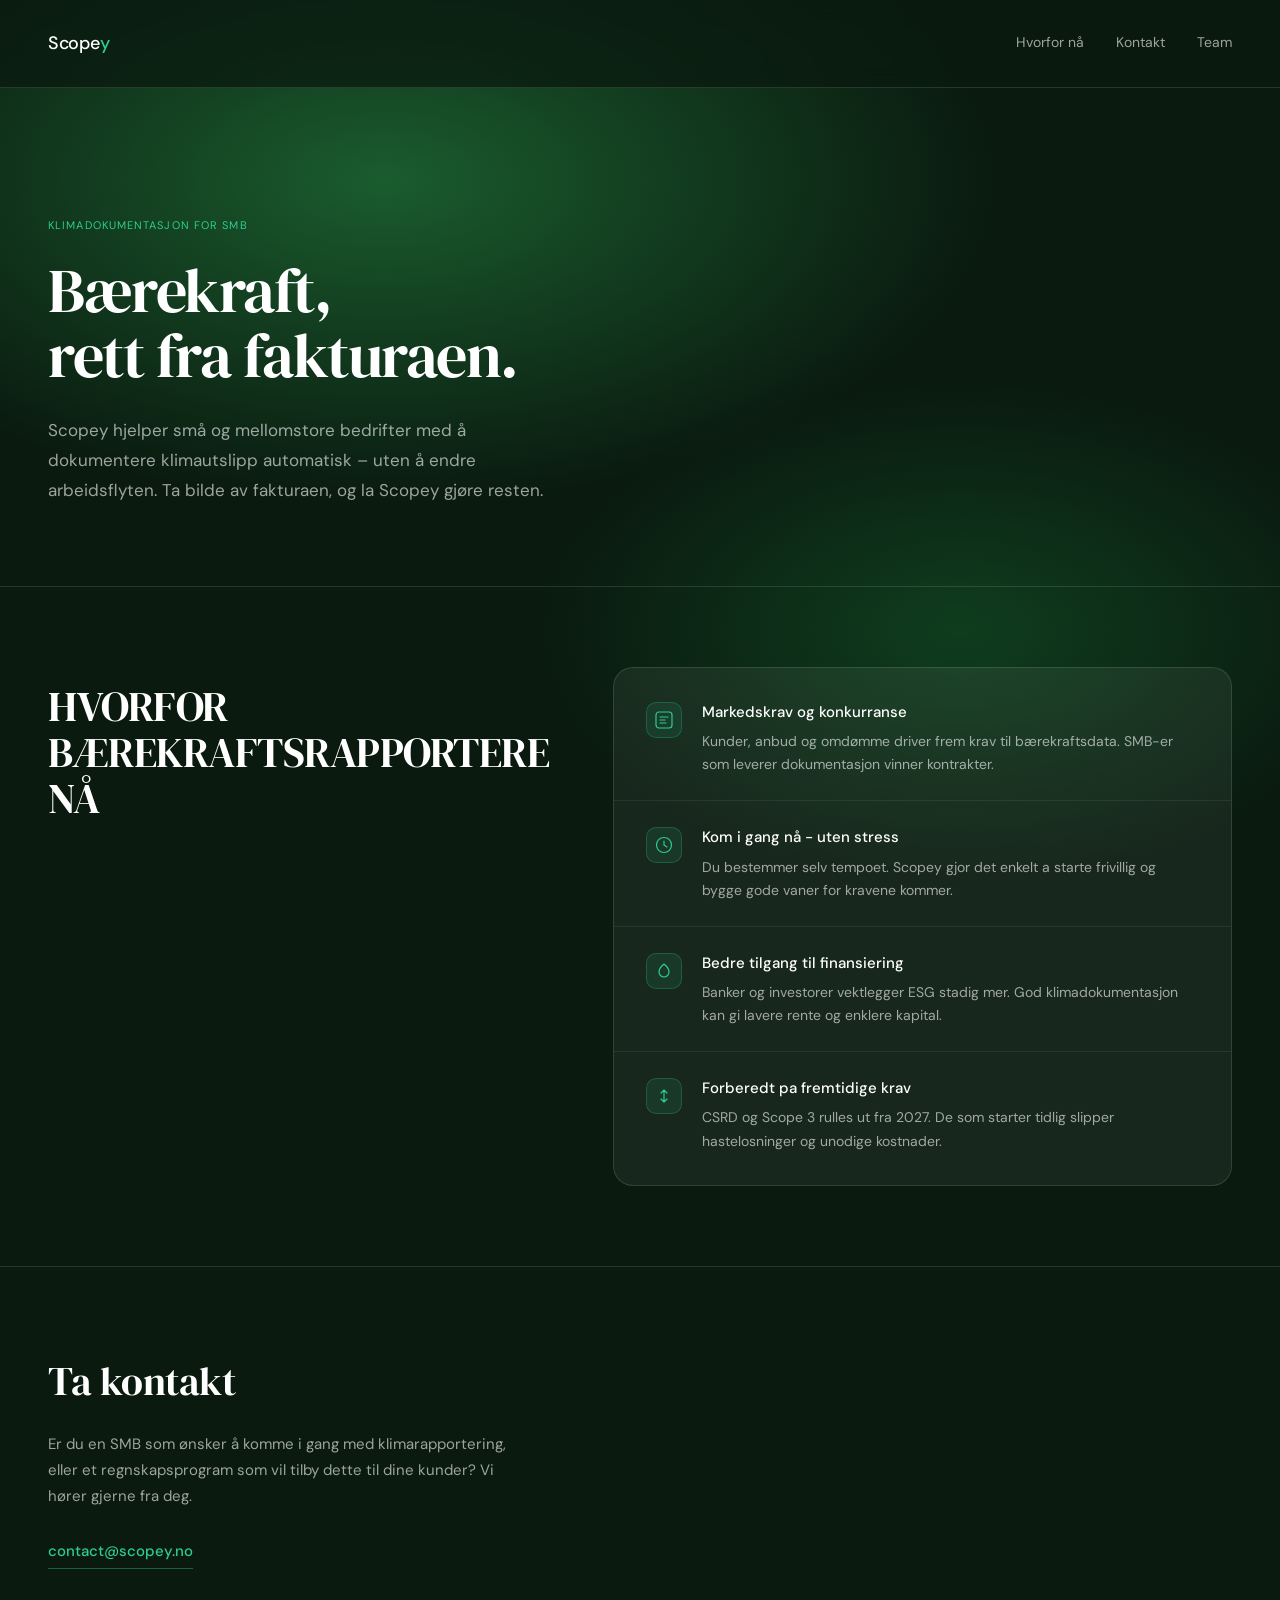
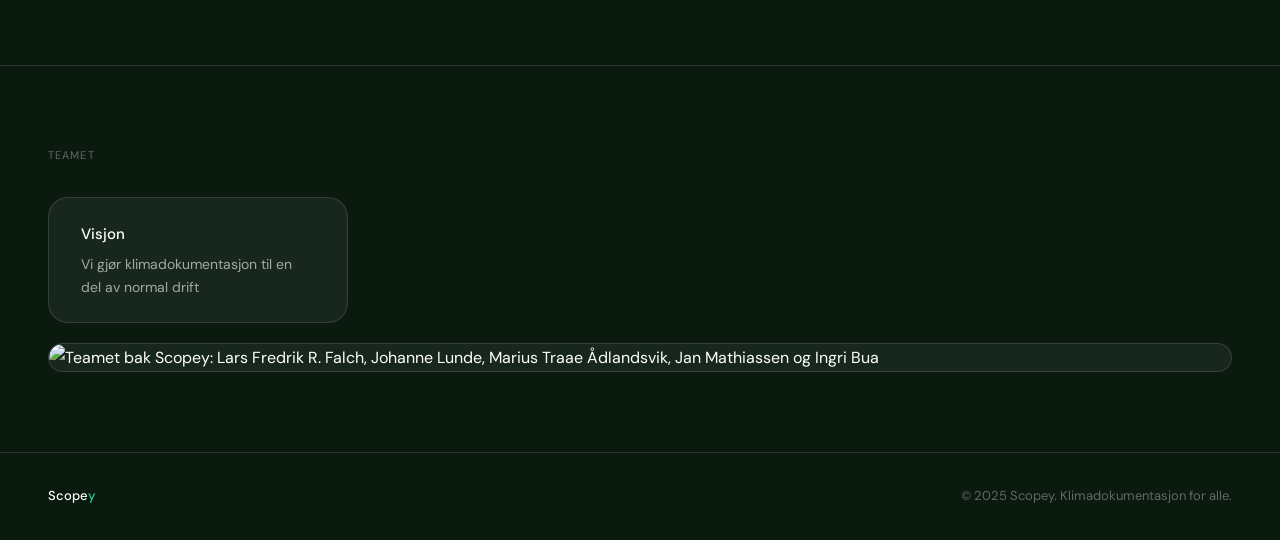
==== index.html @ ff8f8c8d "Add files via upload" ====
<!DOCTYPE html>
<html lang="no">
<head>
  <meta charset="UTF-8" />
  <meta name="viewport" content="width=device-width, initial-scale=1.0" />
  <title>Scopey – Klimadokumentasjon for SMB</title>
  <link rel="stylesheet" href="style.css" />
  <link href="https://fonts.googleapis.com/css2?family=DM+Sans:wght@400;500&family=DM+Serif+Display&display=swap" rel="stylesheet" />
</head>
<body>

  <div class="bg-radial"></div>

  <nav class="nav">
    <div class="logo">Scope<span>y</span></div>
    <div class="nav-links">
      <a href="#hvorfor">Hvorfor nå</a>
      <a href="#kontakt">Kontakt</a>
      <a href="#team">Team</a>

    </div>
  </nav>

  <main>

    <section class="hero">
      <div class="hero-label">Klimadokumentasjon for SMB</div>
      <h1>Bærekraft,<br>rett fra fakturaen.</h1>
      <p>Scopey hjelper små og mellomstore bedrifter med å dokumentere klimautslipp automatisk – uten å endre arbeidsflyten. Ta bilde av fakturaen, og la Scopey gjøre resten.</p>
    </section>

<section id="hvorfor" class="section why-section">
      <div class="why-left">
        <div class="section-label">
          <h2 class="why-heading"> Hvorfor <br>bærekraftsrapportere <br>nå</h2>
        </div>
      </div>
      <div class="why-right card">
        <div class="why-row">
          <span class="why-icon">
            <svg width="20" height="20" viewBox="0 0 20 20" fill="none" xmlns="http://www.w3.org/2000/svg"><rect x="2" y="2" width="16" height="16" rx="3" stroke="#2ecc8f" stroke-width="1.2"/><path d="M6 7h8M6 10h5M6 13h6" stroke="#2ecc8f" stroke-width="1.2" stroke-linecap="round"/></svg>
          </span>
          <div>
            <h3>Markedskrav og konkurranse</h3>
            <p>Kunder, anbud og omdømme driver frem krav til bærekraftsdata. SMB-er som leverer dokumentasjon vinner kontrakter.</p>
          </div>
        </div>
        <div class="why-row">
          <span class="why-icon">
            <svg width="20" height="20" viewBox="0 0 20 20" fill="none" xmlns="http://www.w3.org/2000/svg"><circle cx="10" cy="10" r="7.5" stroke="#2ecc8f" stroke-width="1.2"/><path d="M10 6v4l3 2" stroke="#2ecc8f" stroke-width="1.2" stroke-linecap="round"/></svg>
          </span>
          <div>
            <h3>Kom i gang nå - uten stress</h3>
            <p>Du bestemmer selv tempoet. Scopey gjor det enkelt a starte frivillig og bygge gode vaner for kravene kommer.</p>
          </div>
        </div>
        <div class="why-row">
          <span class="why-icon">
            <svg width="20" height="20" viewBox="0 0 20 20" fill="none" xmlns="http://www.w3.org/2000/svg"><path d="M10 3C10 3 5 7 5 11a5 5 0 0010 0c0-4-5-8-5-8z" stroke="#2ecc8f" stroke-width="1.2" stroke-linejoin="round"/></svg>
          </span>
          <div>
            <h3>Bedre tilgang til finansiering</h3>
            <p>Banker og investorer vektlegger ESG stadig mer. God klimadokumentasjon kan gi lavere rente og enklere kapital.</p>
          </div>
        </div>
        <div class="why-row">
          <span class="why-icon">
            <svg width="20" height="20" viewBox="0 0 20 20" fill="none" xmlns="http://www.w3.org/2000/svg"><path d="M10 4v12M7 7l3-3 3 3M7 13l3 3 3-3" stroke="#2ecc8f" stroke-width="1.2" stroke-linecap="round" stroke-linejoin="round"/></svg>
          </span>
          <div>
            <h3>Forberedt pa fremtidige krav</h3>
            <p>CSRD og Scope 3 rulles ut fra 2027. De som starter tidlig slipper hastelosninger og unodige kostnader.</p>
          </div>
        </div>
      </div>
    </section>

    <section id="kontakt" class="section contact-section">
      <div class="contact-inner">
        <h2>Ta kontakt</h2>
        <p>Er du en SMB som ønsker å komme i gang med klimarapportering, eller et regnskapsprogram som vil tilby dette til dine kunder? Vi hører gjerne fra deg.</p>
        <a class="email-link" href="mailto:contact@scopey.no">contact@scopey.no</a>
      </div>
    </section>


    <section id="team" class="section">
      <div class="section-label">Teamet</div>
      <div class="card vision-card">
        <h3>Visjon</h3>
        <p>Vi gjør klimadokumentasjon til en del av normal drift</p>
      </div>
      <div class="team-photo-wrap card">
        <img src="team.png" alt="Teamet bak Scopey: Lars Fredrik R. Falch, Johanne Lunde, Marius Traae Ådlandsvik, Jan Mathiassen og Ingri Bua" />
      </div>
    </section>



  </main>

  <footer>
    <div class="footer-logo">Scope<span>y</span></div>
    <div>© 2025 Scopey. Klimadokumentasjon for alle.</div>
  </footer>

</body>
</html>
---- style.css ----
*, *::before, *::after {
  box-sizing: border-box;
  margin: 0;
  padding: 0;
}

:root {
  --bg-dark: #0a1a0f;
  --bg-card: rgba(255, 255, 255, 0.06);
  --bg-card-hover: rgba(255, 255, 255, 0.10);
  --border-card: rgba(255, 255, 255, 0.12);
  --green-bright: #2ecc8f;
  --green-mid: #1D9E75;
  --green-radial: #1a5c35;
  --text-primary: #ffffff;
  --text-secondary: rgba(255, 255, 255, 0.60);
  --text-muted: rgba(255, 255, 255, 0.35);
}

html {
  scroll-behavior: smooth;
}

body {
  font-family: 'DM Sans', sans-serif;
  font-size: 16px;
  line-height: 1.7;
  color: var(--text-primary);
  background: var(--bg-dark);
  min-height: 100vh;
  position: relative;
  overflow-x: hidden;
}

a { color: inherit; text-decoration: none; }

.bg-radial {
  position: fixed;
  inset: 0;
  z-index: 0;
  background:
    radial-gradient(ellipse 80% 60% at 30% 20%, #1a5c2e 0%, transparent 60%),
    radial-gradient(ellipse 60% 50% at 75% 70%, #0f3d1e 0%, transparent 55%),
    #0a1a0f;
  pointer-events: none;
}

nav, main, footer { position: relative; z-index: 1; }

.nav {
  display: flex;
  justify-content: space-between;
  align-items: center;
  padding: 1.75rem 3rem;
  border-bottom: 0.5px solid var(--border-card);
  position: sticky;
  top: 0;
  background: rgba(10, 26, 15, 0.75);
  backdrop-filter: blur(12px);
  -webkit-backdrop-filter: blur(12px);
  z-index: 100;
}

.logo {
  font-size: 18px;
  font-weight: 500;
  letter-spacing: -0.3px;
  color: var(--text-primary);
}
.logo span { color: var(--green-bright); }

.nav-links {
  display: flex;
  gap: 2rem;
  font-size: 14px;
  color: var(--text-secondary);
}
.nav-links a { transition: color 0.2s; }
.nav-links a:hover { color: var(--text-primary); }

.hero {
  padding: 8rem 3rem 5rem;
  max-width: 820px;
}

.hero-label {
  font-size: 11px;
  letter-spacing: 0.1em;
  text-transform: uppercase;
  color: var(--green-bright);
  margin-bottom: 1.5rem;
}

.hero h1 {
  font-family: 'DM Serif Display', serif;
  font-size: 62px;
  font-weight: 400;
  line-height: 1.05;
  letter-spacing: -1.5px;
  margin-bottom: 1.75rem;
  color: var(--text-primary);
}

.hero p {
  font-size: 17px;
  line-height: 1.75;
  color: var(--text-secondary);
  max-width: 520px;
}

.section {
  padding: 5rem 3rem;
  border-top: 0.5px solid var(--border-card);
}

.section-label {
  font-size: 11px;
  letter-spacing: 0.1em;
  text-transform: uppercase;
  color: var(--text-muted);
  margin-bottom: 2rem;
}

.card {
  background: var(--bg-card);
  border: 0.5px solid var(--border-card);
  border-radius: 20px;
  transition: background 0.2s, border-color 0.2s;
}
.card:hover {
  background: var(--bg-card-hover);
  border-color: rgba(255, 255, 255, 0.2);
}

.why-section {
  display: grid;
  grid-template-columns: 1fr 1.4fr;
  gap: 4rem;
  align-items: start;
}

.why-left {
  position: sticky;
  top: 6rem;
}

.why-heading {
  font-family: "DM Serif Display", serif;
  font-size: 42px;
  font-weight: 400;
  line-height: 1.1;
  letter-spacing: -0.5px;
  color: var(--text-primary);
  margin-top: 1rem;
}

.why-right {
  padding: 0.5rem 0;
}

.why-row {
  display: flex;
  gap: 1.25rem;
  align-items: flex-start;
  padding: 1.5rem 2rem;
  border-bottom: 0.5px solid rgba(255,255,255,0.07);
  transition: background 0.2s;
}

.why-row:last-child {
  border-bottom: none;
}

.why-row:hover {
  background: rgba(255,255,255,0.04);
  border-radius: 16px;
}

.why-icon {
  display: flex;
  align-items: center;
  justify-content: center;
  flex-shrink: 0;
  width: 36px;
  height: 36px;
  border-radius: 10px;
  background: rgba(46, 204, 143, 0.1);
  border: 0.5px solid rgba(46, 204, 143, 0.25);
  margin-top: 2px;
}

.why-row h3 {
  font-size: 15px;
  font-weight: 500;
  margin-bottom: 0.3rem;
  color: var(--text-primary);
}

.why-row p {
  font-size: 14px;
  color: var(--text-secondary);
  line-height: 1.65;
}

.vision-card {
  display: inline-flex;
  flex-direction: column;
  padding: 1.5rem 2rem;
  max-width: 300px;
  margin-bottom: 1.25rem;
}

.team-avatar {
  width: 40px;
  height: 40px;
  border-radius: 50%;
  background: rgba(46, 204, 143, 0.15);
  color: var(--green-bright);
  border: 0.5px solid rgba(46, 204, 143, 0.3);
  display: flex;
  align-items: center;
  justify-content: center;
  font-size: 12px;
  font-weight: 500;
  margin-bottom: 1rem;
}

.vision-card h3 {
  font-size: 15px;
  font-weight: 500;
  margin-bottom: 0.4rem;
  color: var(--text-primary);
}

.vision-card p {
  font-size: 14px;
  color: var(--text-secondary);
  line-height: 1.6;
}

.team-photo-wrap {
  overflow: hidden;
  padding: 0;
}
.team-photo-wrap img {
  display: block;
  width: 100%;
  height: auto;
  border-radius: 20px;
}

.contact-section { padding-bottom: 6rem; }

.contact-inner { max-width: 480px; }

.contact-inner h2 {
  font-family: 'DM Serif Display', serif;
  font-size: 40px;
  font-weight: 400;
  margin-bottom: 1rem;
  letter-spacing: -0.5px;
  color: var(--text-primary);
}

.contact-inner p {
  font-size: 15px;
  color: var(--text-secondary);
  line-height: 1.75;
  margin-bottom: 1.75rem;
}

.email-link {
  display: inline-block;
  font-size: 15px;
  font-weight: 500;
  color: var(--green-bright);
  border-bottom: 1px solid rgba(46, 204, 143, 0.4);
  padding-bottom: 3px;
  transition: border-color 0.2s, opacity 0.2s;
}
.email-link:hover {
  opacity: 0.8;
  border-color: var(--green-bright);
}

footer {
  border-top: 0.5px solid var(--border-card);
  padding: 2rem 3rem;
  display: flex;
  justify-content: space-between;
  align-items: center;
  font-size: 13px;
  color: var(--text-muted);
}

.footer-logo {
  font-weight: 500;
  color: var(--text-primary);
}
.footer-logo span { color: var(--green-bright); }

@media (max-width: 900px) {
  .why-section {
    grid-template-columns: 1fr;
    gap: 2rem;
  }
  .why-left { position: static; }
  .why-heading { font-size: 32px; }
}

@media (max-width: 640px) {
  .nav { padding: 1.25rem 1.5rem; }
  .nav-links { gap: 1.25rem; font-size: 13px; }
  .hero { padding: 4rem 1.5rem 3rem; }
  .hero h1 { font-size: 40px; }
  .section { padding: 3.5rem 1.5rem; }
  footer { padding: 1.5rem; flex-direction: column; gap: 0.5rem; text-align: center; }
  .vision-card { max-width: 100%; }
  .why-row { padding: 1.25rem 1.25rem; }
}
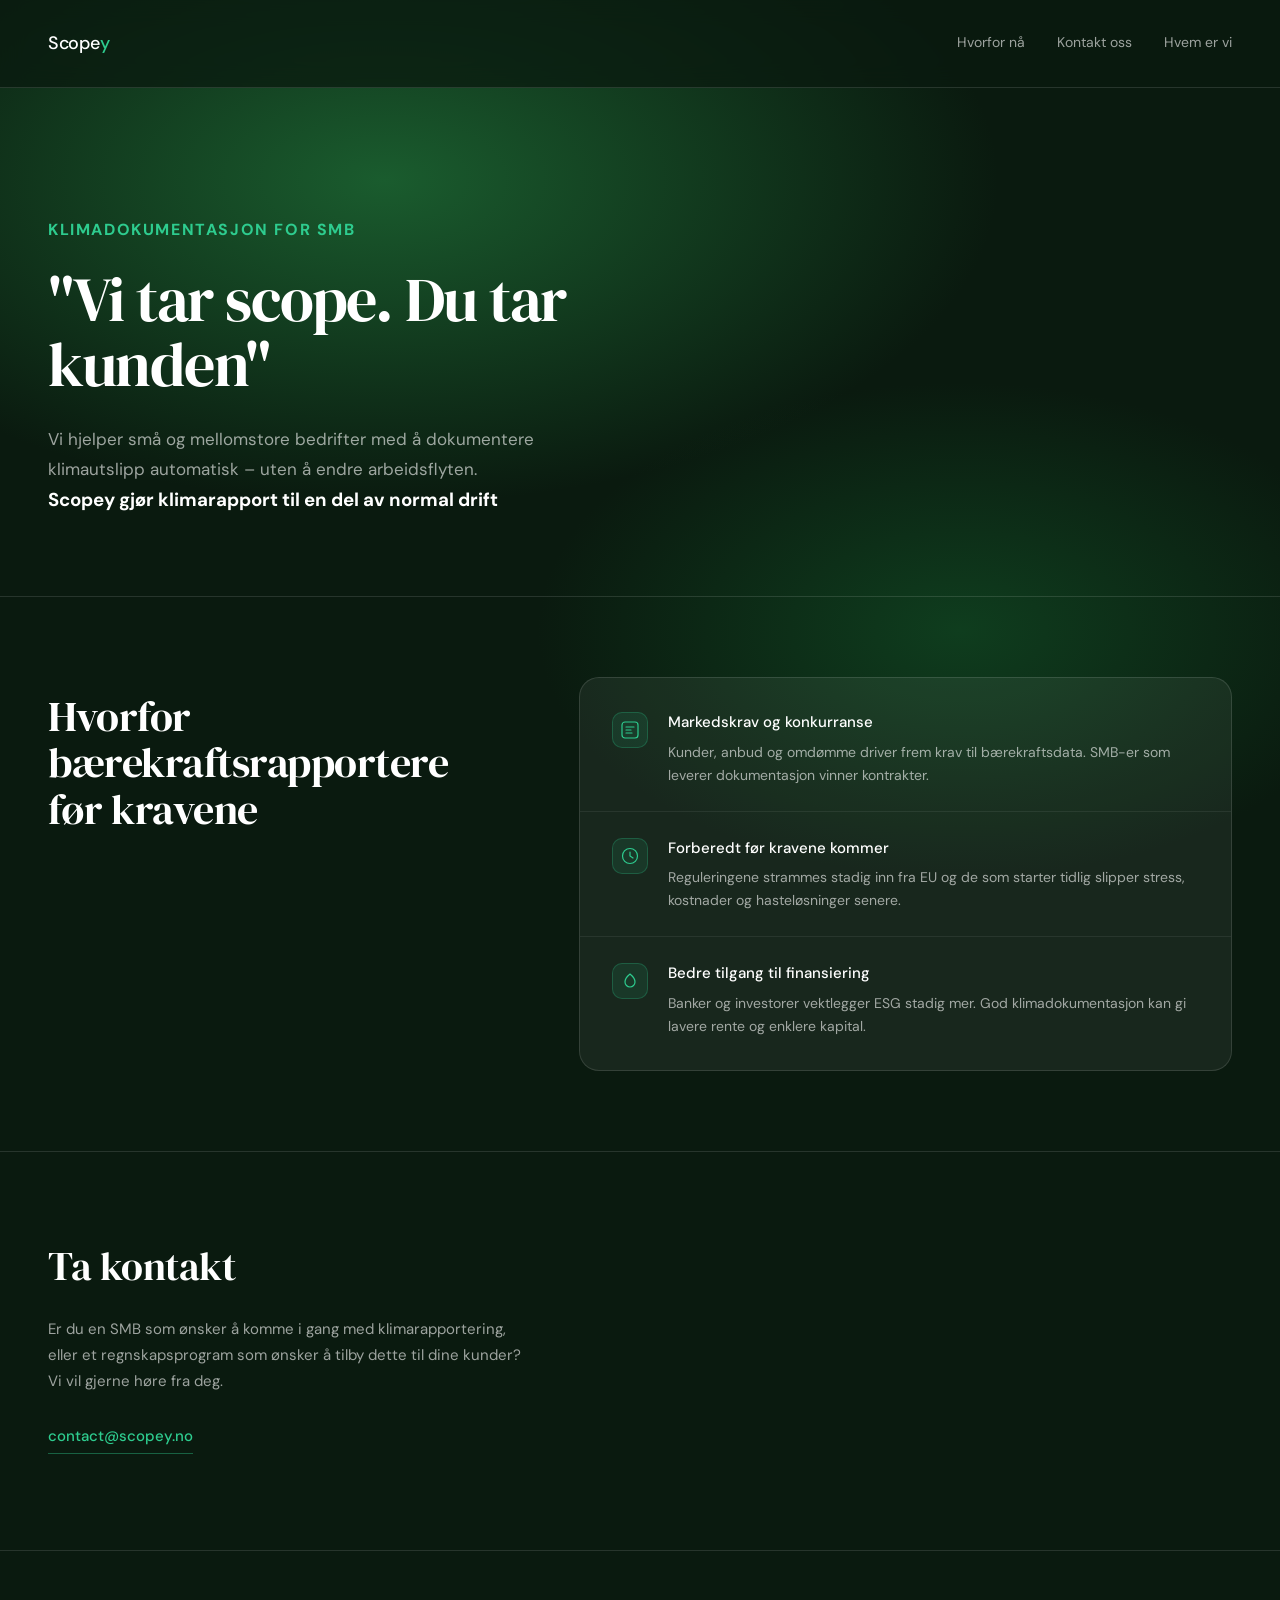
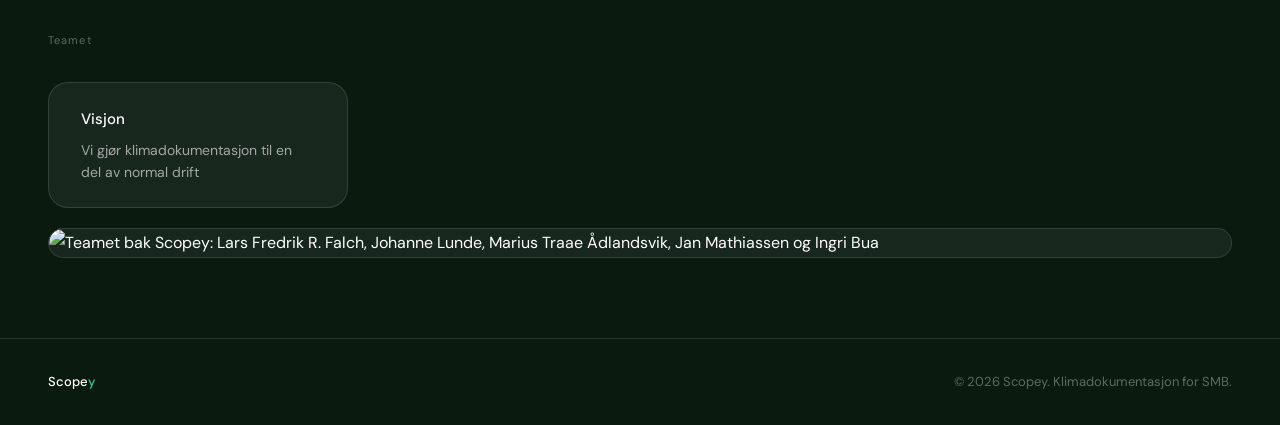
==== commit 29aa7759: "small changes tekst innhold" ====
--- a/index.html
+++ b/index.html
@@ -15,8 +15,8 @@
     <div class="logo">Scope<span>y</span></div>
     <div class="nav-links">
       <a href="#hvorfor">Hvorfor nå</a>
-      <a href="#kontakt">Kontakt</a>
-      <a href="#team">Team</a>
+      <a href="#kontakt">Kontakt oss</a>
+      <a href="#team">Hvem er vi</a>
 
     </div>
   </nav>
@@ -24,15 +24,16 @@
   <main>
 
     <section class="hero">
-      <div class="hero-label">Klimadokumentasjon for SMB</div>
-      <h1>Bærekraft,<br>rett fra fakturaen.</h1>
-      <p>Scopey hjelper små og mellomstore bedrifter med å dokumentere klimautslipp automatisk – uten å endre arbeidsflyten. Ta bilde av fakturaen, og la Scopey gjøre resten.</p>
+      <h4 class="hero-label">Klimadokumentasjon for SMB</h4>
+      <h1>"Vi tar scope. Du tar kunden"</h1>
+      <p>Vi hjelper små og mellomstore bedrifter med å dokumentere klimautslipp automatisk – uten å endre arbeidsflyten.</p>
+      <h3>Scopey gjør klimarapport til en del av normal drift</h3>
     </section>
 
 <section id="hvorfor" class="section why-section">
       <div class="why-left">
         <div class="section-label">
-          <h2 class="why-heading"> Hvorfor <br>bærekraftsrapportere <br>nå</h2>
+          <h2 class="why-heading">Hvorfor <br>bærekraftsrapportere <br> før kravene</h2>
         </div>
       </div>
       <div class="why-right card">
@@ -50,8 +51,8 @@
             <svg width="20" height="20" viewBox="0 0 20 20" fill="none" xmlns="http://www.w3.org/2000/svg"><circle cx="10" cy="10" r="7.5" stroke="#2ecc8f" stroke-width="1.2"/><path d="M10 6v4l3 2" stroke="#2ecc8f" stroke-width="1.2" stroke-linecap="round"/></svg>
           </span>
           <div>
-            <h3>Kom i gang nå - uten stress</h3>
-            <p>Du bestemmer selv tempoet. Scopey gjor det enkelt a starte frivillig og bygge gode vaner for kravene kommer.</p>
+            <h3>Forberedt før kravene kommer</h3>
+            <p> Reguleringene strammes stadig inn fra EU og de som starter tidlig slipper stress, kostnader og hasteløsninger senere.</p>
           </div>
         </div>
         <div class="why-row">
@@ -63,23 +64,14 @@
             <p>Banker og investorer vektlegger ESG stadig mer. God klimadokumentasjon kan gi lavere rente og enklere kapital.</p>
           </div>
         </div>
-        <div class="why-row">
-          <span class="why-icon">
-            <svg width="20" height="20" viewBox="0 0 20 20" fill="none" xmlns="http://www.w3.org/2000/svg"><path d="M10 4v12M7 7l3-3 3 3M7 13l3 3 3-3" stroke="#2ecc8f" stroke-width="1.2" stroke-linecap="round" stroke-linejoin="round"/></svg>
-          </span>
-          <div>
-            <h3>Forberedt pa fremtidige krav</h3>
-            <p>CSRD og Scope 3 rulles ut fra 2027. De som starter tidlig slipper hastelosninger og unodige kostnader.</p>
-          </div>
-        </div>
       </div>
     </section>
 
     <section id="kontakt" class="section contact-section">
       <div class="contact-inner">
         <h2>Ta kontakt</h2>
-        <p>Er du en SMB som ønsker å komme i gang med klimarapportering, eller et regnskapsprogram som vil tilby dette til dine kunder? Vi hører gjerne fra deg.</p>
-        <a class="email-link" href="mailto:contact@scopey.no">contact@scopey.no</a>
+        <p>Er du en SMB som ønsker å komme i gang med klimarapportering, eller et regnskapsprogram som ønsker å tilby dette til dine kunder? Vi vil gjerne høre fra deg.</p>
+        <a id=emailBTn class="email-link" href="mailto:contact@scopey.no">contact@scopey.no</a>
       </div>
     </section>
 
@@ -101,7 +93,7 @@
 
   <footer>
     <div class="footer-logo">Scope<span>y</span></div>
-    <div>© 2025 Scopey. Klimadokumentasjon for alle.</div>
+    <div>© 2026 Scopey. Klimadokumentasjon for SMB.</div>
   </footer>
 
 </body>
--- a/style.css
+++ b/style.css
@@ -84,7 +84,7 @@
 }
 
 .hero-label {
-  font-size: 11px;
+  font-size: 16px;
   letter-spacing: 0.1em;
   text-transform: uppercase;
   color: var(--green-bright);
@@ -116,7 +116,6 @@
 .section-label {
   font-size: 11px;
   letter-spacing: 0.1em;
-  text-transform: uppercase;
   color: var(--text-muted);
   margin-bottom: 2rem;
 }
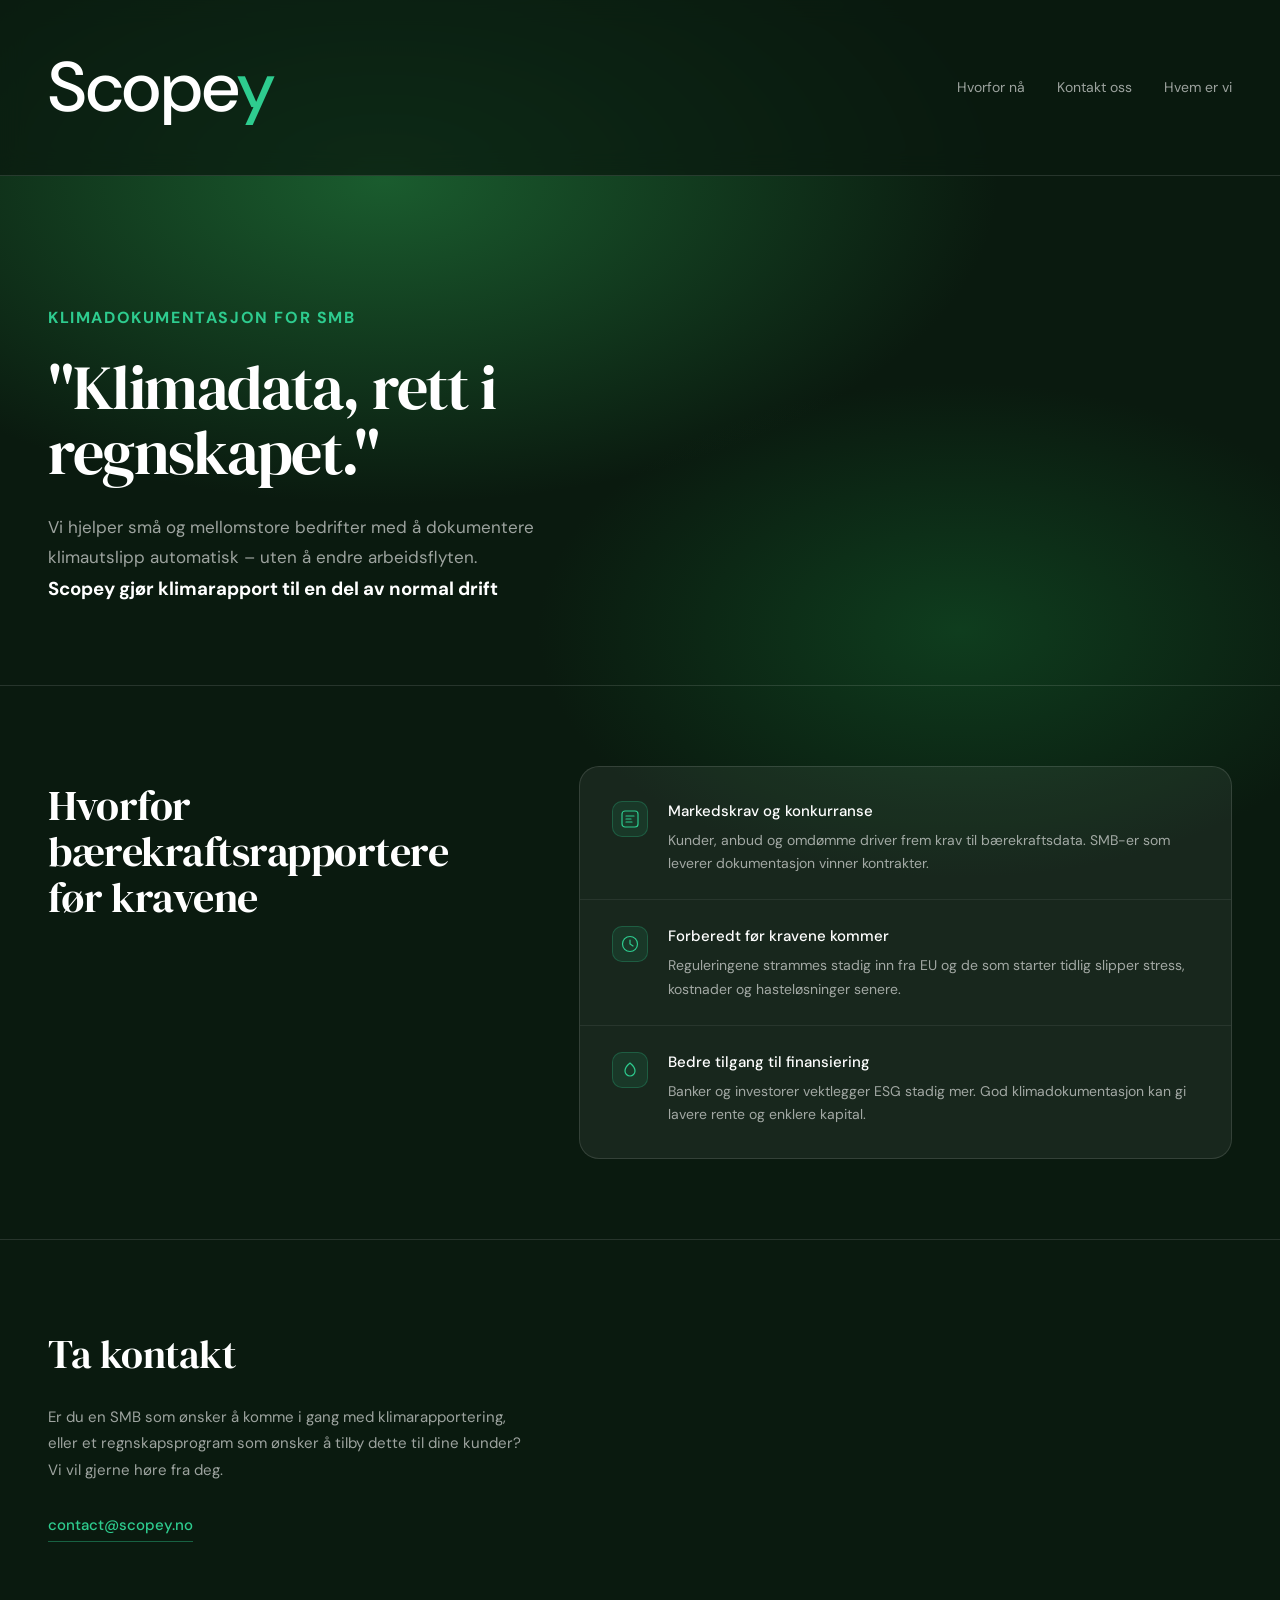
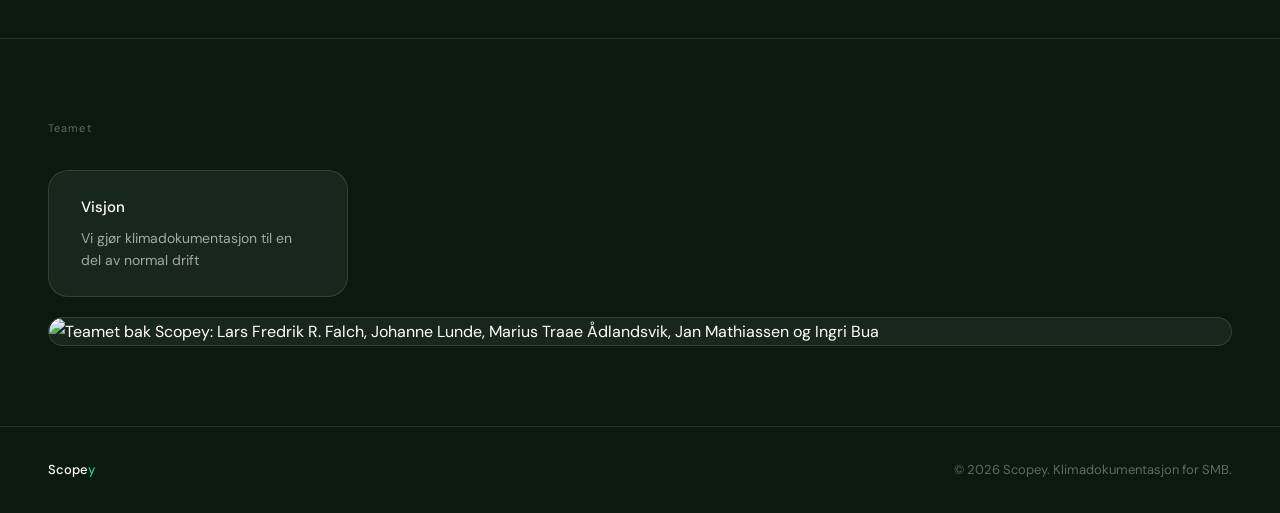
==== commit 1db17b4c: "Update index.html" ====
--- a/index.html
+++ b/index.html
@@ -25,7 +25,7 @@
 
     <section class="hero">
       <h4 class="hero-label">Klimadokumentasjon for SMB</h4>
-      <h1>"Vi tar scope. Du tar kunden"</h1>
+      <h1>"Klimadata, rett i regnskapet."</h1>
       <p>Vi hjelper små og mellomstore bedrifter med å dokumentere klimautslipp automatisk – uten å endre arbeidsflyten.</p>
       <h3>Scopey gjør klimarapport til en del av normal drift</h3>
     </section>
--- a/style.css
+++ b/style.css
@@ -62,7 +62,7 @@
 }
 
 .logo {
-  font-size: 18px;
+  font-size: 70px;
   font-weight: 500;
   letter-spacing: -0.3px;
   color: var(--text-primary);
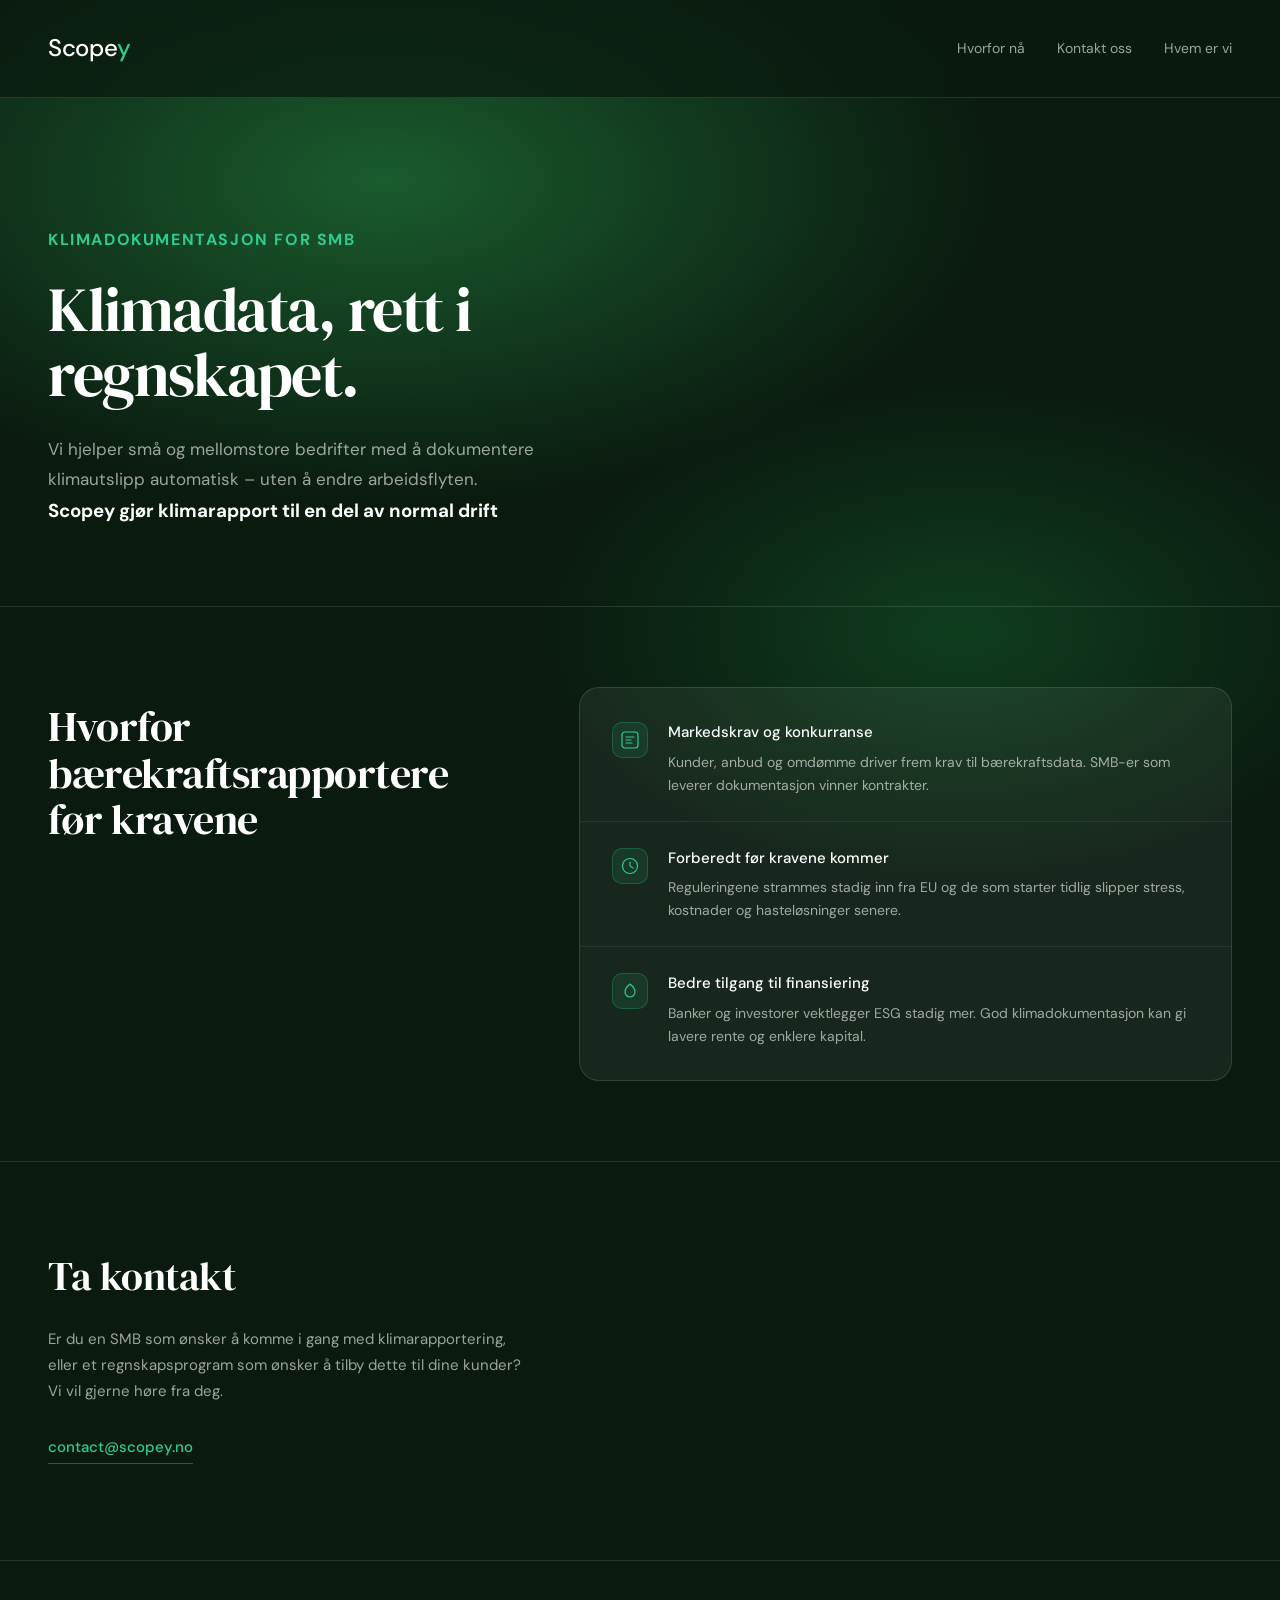
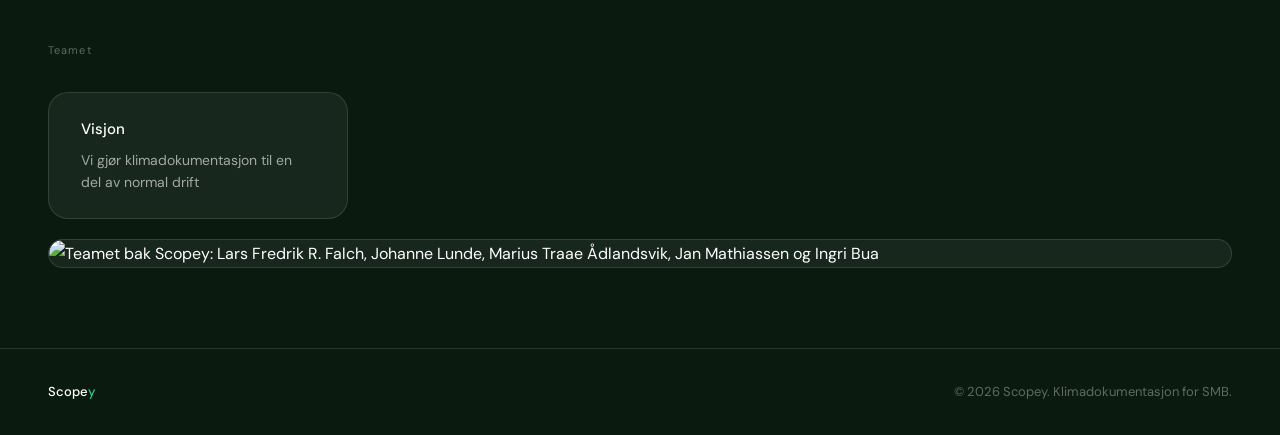
==== commit fff4020f: "px" ====
--- a/index.html
+++ b/index.html
@@ -25,7 +25,7 @@
 
     <section class="hero">
       <h4 class="hero-label">Klimadokumentasjon for SMB</h4>
-      <h1>"Klimadata, rett i regnskapet."</h1>
+      <h1>Klimadata, rett i regnskapet.</h1>
       <p>Vi hjelper små og mellomstore bedrifter med å dokumentere klimautslipp automatisk – uten å endre arbeidsflyten.</p>
       <h3>Scopey gjør klimarapport til en del av normal drift</h3>
     </section>
--- a/style.css
+++ b/style.css
@@ -62,7 +62,7 @@
 }
 
 .logo {
-  font-size: 70px;
+  font-size: 24px;
   font-weight: 500;
   letter-spacing: -0.3px;
   color: var(--text-primary);
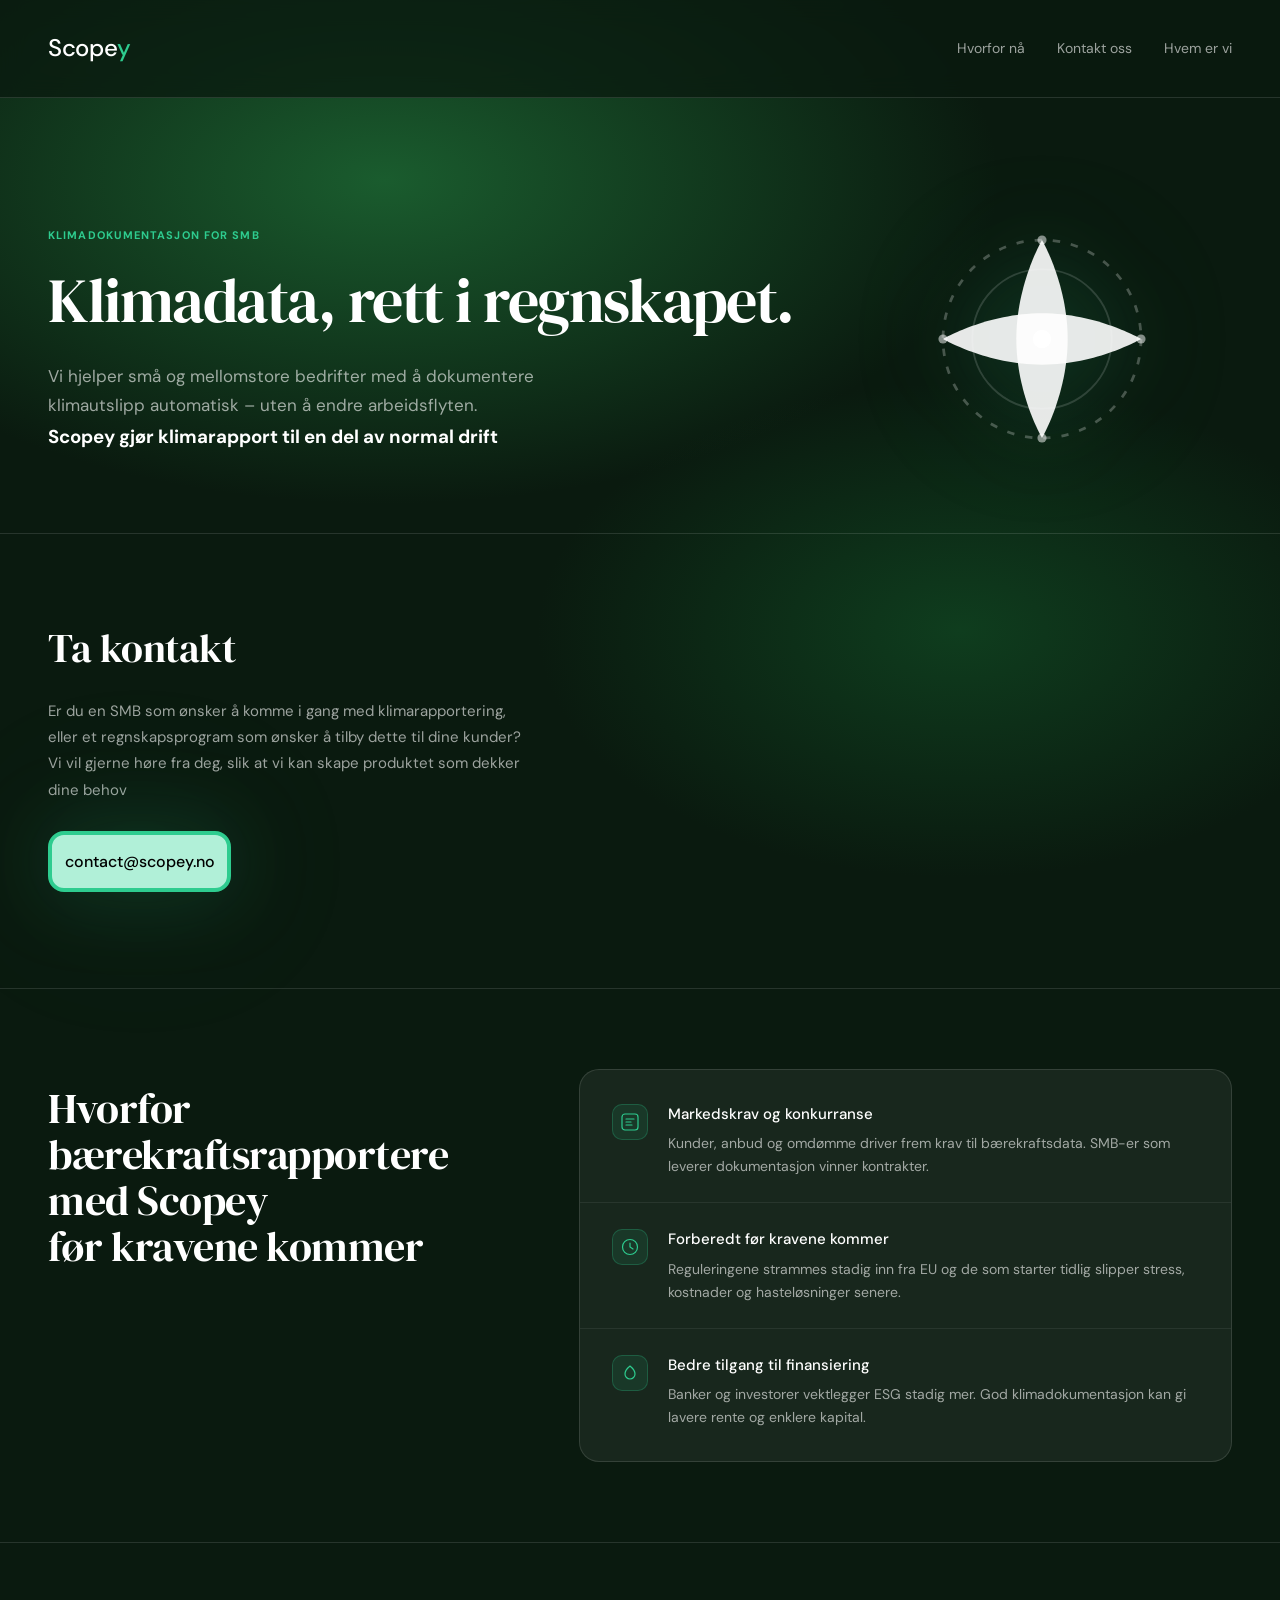
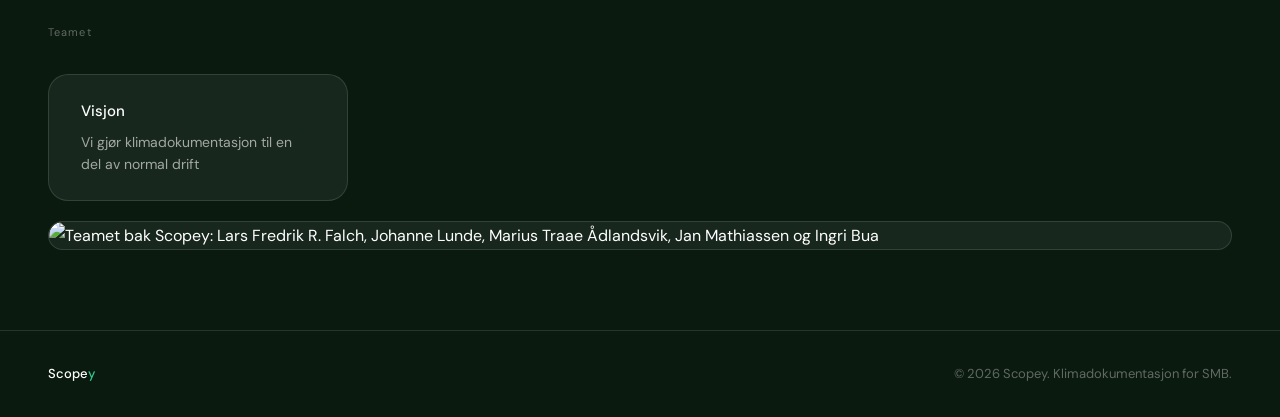
==== commit 47294db2: "pitch ready website" ====
--- a/index.html
+++ b/index.html
@@ -24,16 +24,46 @@
   <main>
 
     <section class="hero">
-      <h4 class="hero-label">Klimadokumentasjon for SMB</h4>
-      <h1>Klimadata, rett i regnskapet.</h1>
-      <p>Vi hjelper små og mellomstore bedrifter med å dokumentere klimautslipp automatisk – uten å endre arbeidsflyten.</p>
-      <h3>Scopey gjør klimarapport til en del av normal drift</h3>
+      <div>
+        <h4 class="hero-label">Klimadokumentasjon for SMB</h4>
+        <h1>Klimadata, rett i regnskapet.</h1>
+        <p>Vi hjelper små og mellomstore bedrifter med å dokumentere klimautslipp automatisk – uten å endre arbeidsflyten.</p>
+        <h3>Scopey gjør klimarapport til en del av normal drift</h3>
+      </div>
+
+
+      <div class="hero-logo-wrap">
+        <svg class="hero-icon" viewBox="0 0 120 120" fill="none" xmlns="http://www.w3.org/2000/svg">
+          <!-- Outer ring -->
+          <circle cx="60" cy="60" r="54" stroke="white" stroke-width="1.5" stroke-dasharray="4 6" opacity="0.25"/>
+          <!-- Mid ring -->
+          <circle cx="60" cy="60" r="38" stroke="white" stroke-width="1" opacity="0.15"/>
+          <!-- Four petals / crosshair blades inspired by logo -->
+          <path d="M60 6 C60 6 74 30 74 60 C74 90 60 114 60 114 C60 114 46 90 46 60 C46 30 60 6 60 6Z" fill="white" opacity="0.9"/>
+          <path d="M114 60 C114 60 90 74 60 74 C30 74 6 60 6 60 C6 60 30 46 60 46 C90 46 114 60 114 60Z" fill="white" opacity="0.9"/>
+          <!-- Center dot -->
+          <circle cx="60" cy="60" r="5" fill="white"/>
+          <!-- Corner accent dots -->
+          <circle cx="60" cy="6" r="2.5" fill="white" opacity="0.5"/>
+          <circle cx="60" cy="114" r="2.5" fill="white" opacity="0.5"/>
+          <circle cx="6" cy="60" r="2.5" fill="white" opacity="0.5"/>
+          <circle cx="114" cy="60" r="2.5" fill="white" opacity="0.5"/>
+        </svg>
+      </div>
+    </section>
+
+    <section id="kontakt" class="section contact-section">
+      <div class="contact-inner">
+        <h2>Ta kontakt</h2>
+        <p>Er du en SMB som ønsker å komme i gang med klimarapportering, eller et regnskapsprogram som ønsker å tilby dette til dine kunder? Vi vil gjerne høre fra deg, slik at vi kan skape produktet som dekker dine behov</p>
+        <a id=emailBTn class="email-link" href="mailto:contact@scopey.no">contact@scopey.no</a>
+      </div>
     </section>
 
 <section id="hvorfor" class="section why-section">
       <div class="why-left">
         <div class="section-label">
-          <h2 class="why-heading">Hvorfor <br>bærekraftsrapportere <br> før kravene</h2>
+          <h2 class="why-heading">Hvorfor bærekraftsrapportere <br> med Scopey <br> før kravene kommer</h2>
         </div>
       </div>
       <div class="why-right card">
@@ -67,15 +97,6 @@
       </div>
     </section>
 
-    <section id="kontakt" class="section contact-section">
-      <div class="contact-inner">
-        <h2>Ta kontakt</h2>
-        <p>Er du en SMB som ønsker å komme i gang med klimarapportering, eller et regnskapsprogram som ønsker å tilby dette til dine kunder? Vi vil gjerne høre fra deg.</p>
-        <a id=emailBTn class="email-link" href="mailto:contact@scopey.no">contact@scopey.no</a>
-      </div>
-    </section>
-
-
     <section id="team" class="section">
       <div class="section-label">Teamet</div>
       <div class="card vision-card">
--- a/style.css
+++ b/style.css
@@ -78,18 +78,46 @@
 .nav-links a { transition: color 0.2s; }
 .nav-links a:hover { color: var(--text-primary); }
 
-.hero {
-  padding: 8rem 3rem 5rem;
-  max-width: 820px;
-}
-
-.hero-label {
-  font-size: 16px;
-  letter-spacing: 0.1em;
-  text-transform: uppercase;
-  color: var(--green-bright);
-  margin-bottom: 1.5rem;
-}
+  .hero {
+    padding: 8rem 3rem 5rem;
+    display: flex;
+    align-items: center;
+    justify-content: space-between;
+    gap: 4rem;
+    max-width: 1200px;
+  }
+  
+  .hero-content {
+    flex: 1;
+    max-width: 580px;
+  }
+  
+  .hero-logo-wrap {
+    flex-shrink: 0;
+    display: flex;
+    align-items: center;
+    justify-content: center;
+  }
+  
+  .hero-icon {
+    width: 220px;
+    height: 220px;
+    filter: drop-shadow(0 0 40px rgba(46, 204, 143, 0.18)) drop-shadow(0 0 80px rgba(46, 204, 143, 0.08));
+    animation: hero-rotate 30s linear infinite;
+  }
+  
+  @keyframes hero-rotate {
+    from { transform: rotate(0deg); }
+    to { transform: rotate(360deg); }
+  }
+  
+  .hero-label {
+    font-size: 11px;
+    letter-spacing: 0.1em;
+    text-transform: uppercase;
+    color: var(--green-bright);
+    margin-bottom: 1.5rem;
+  }
 
 .hero h1 {
   font-family: 'DM Serif Display', serif;
@@ -269,17 +297,26 @@
 }
 
 .email-link {
-  display: inline-block;
-  font-size: 15px;
-  font-weight: 500;
-  color: var(--green-bright);
-  border-bottom: 1px solid rgba(46, 204, 143, 0.4);
-  padding-bottom: 3px;
-  transition: border-color 0.2s, opacity 0.2s;
+  display: flex;
+  align-items: center;
+  justify-content: center;
+  font-weight: 500;
+  color: black;
+  border: 4px solid var(--green-bright);
+  border-radius: 1rem;
 }
 .email-link:hover {
   opacity: 0.8;
   border-color: var(--green-bright);
+  border:3px;
+}
+
+#emailBTn{
+    width: 11.4375rem;
+    height: 3.8125rem;
+    font-size: 1rem;
+    background-color:#b1f0d8;
+    filter: drop-shadow(0 0 40px rgba(46, 204, 143, 0.18)) drop-shadow(0 0 80px rgba(46, 204, 143, 0.08));
 }
 
 footer {
@@ -310,7 +347,8 @@
 @media (max-width: 640px) {
   .nav { padding: 1.25rem 1.5rem; }
   .nav-links { gap: 1.25rem; font-size: 13px; }
-  .hero { padding: 4rem 1.5rem 3rem; }
+  .hero { padding: 4rem 1.5rem 3rem; flex-direction: column; gap: 2rem; }
+  .hero-icon { width: 140px; height: 140px; }
   .hero h1 { font-size: 40px; }
   .section { padding: 3.5rem 1.5rem; }
   footer { padding: 1.5rem; flex-direction: column; gap: 0.5rem; text-align: center; }
